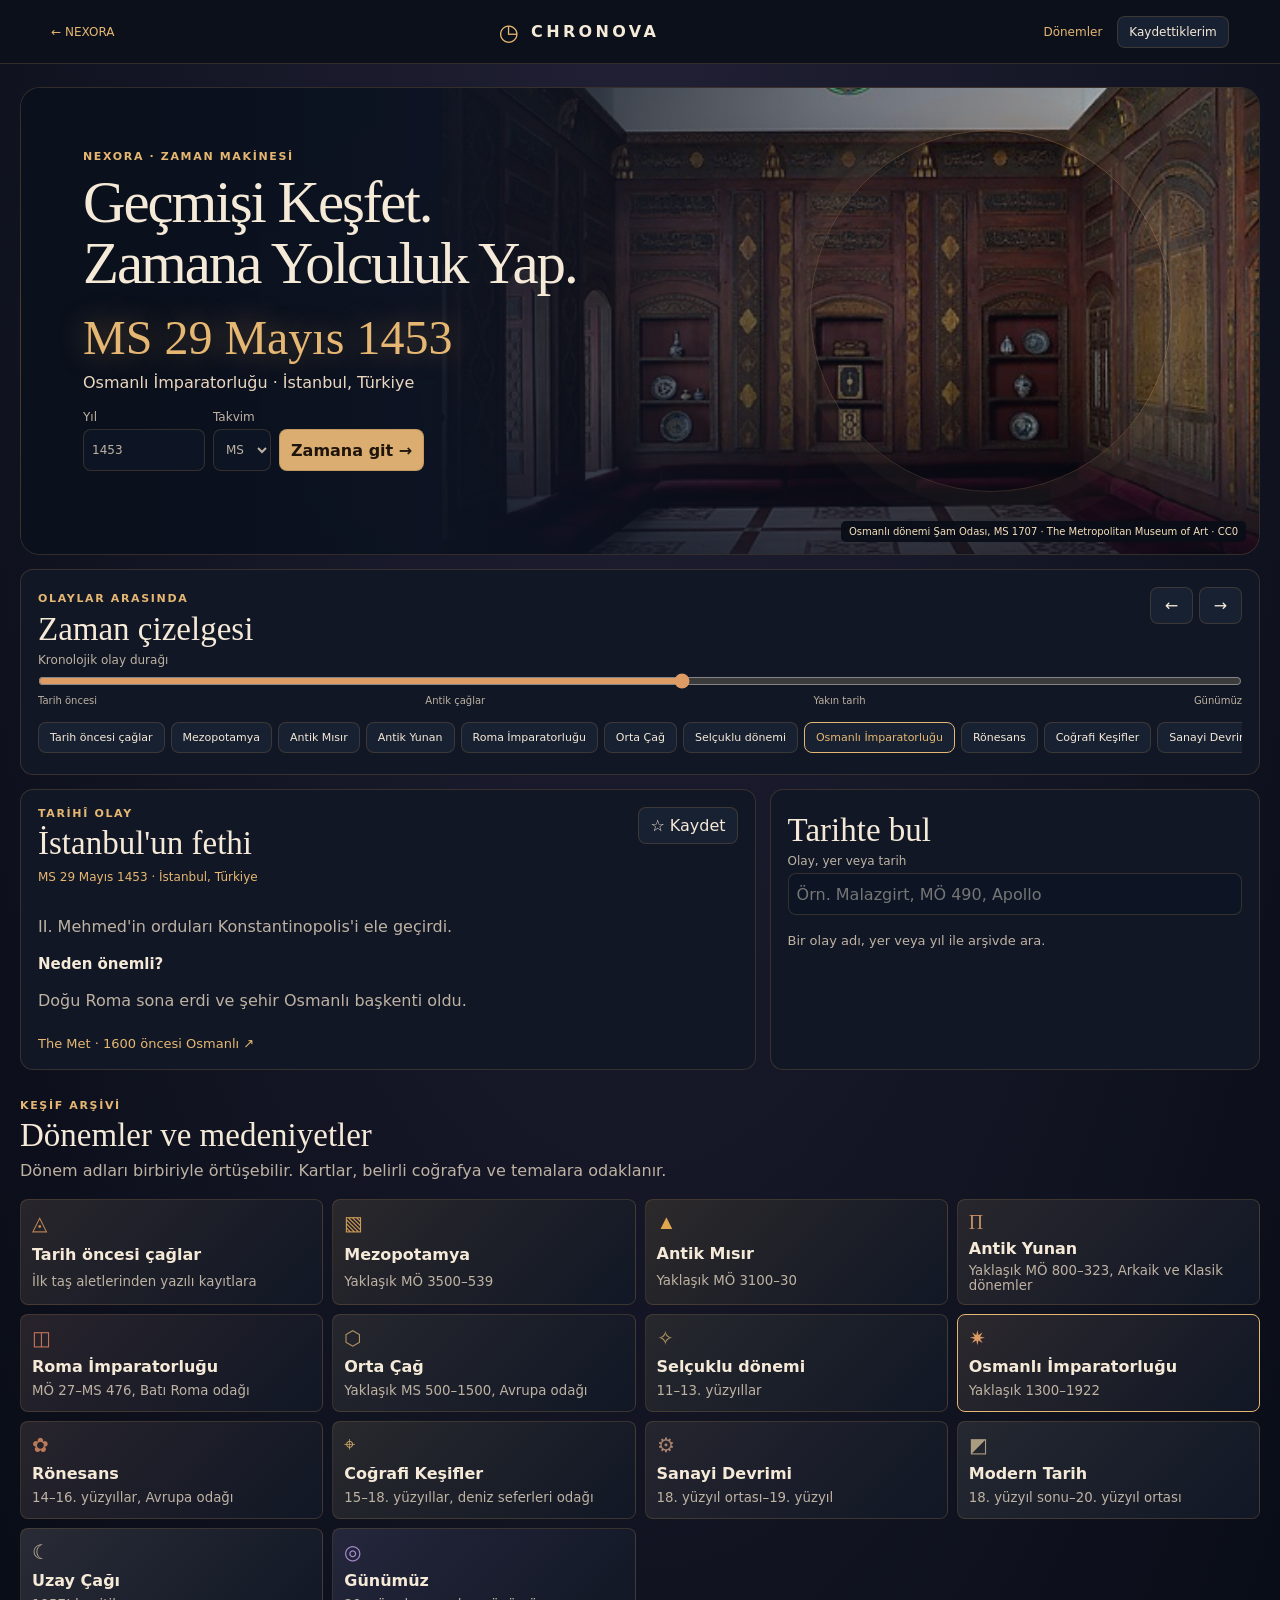
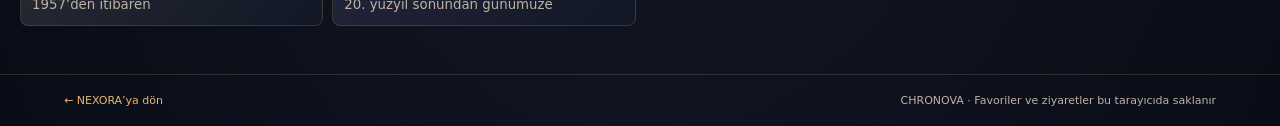
==== chronova/index.html @ cd862e2c "Open CHRONOVA historical timeline inside NEXORA" ====
<!doctype html>
<html lang="tr">
<head>
<meta charset="utf-8"><meta name="viewport" content="width=device-width,initial-scale=1"><meta name="robots" content="noindex,nofollow">
<title>CHRONOVA — NEXORA Zaman Yolculuğu</title>
<link rel="icon" href="../assets/nexora-mark.svg"><link rel="stylesheet" href="chronova.css">
<script src="history-data.js" defer></script><script src="chronova.js" defer></script>
</head>
<body>
<header class="top"><a class="home" href="../index.html">← NEXORA</a><a class="brand" href="#main"><span aria-hidden="true">◷</span> CHRONOVA</a><nav aria-label="Arşiv"><a href="#eras">Dönemler</a><button id="openArchive">Kaydettiklerim</button></nav></header>
<main id="main">
<section class="machine" aria-labelledby="title">
<div class="scene-image"><img id="periodImage" alt="" hidden><span id="sceneSymbol" aria-hidden="true"></span></div><div class="scene-shade"></div>
<div class="scene-content"><div class="eyebrow">NEXORA · ZAMAN MAKİNESİ</div><h1 id="title">Geçmişi Keşfet.<br>Zamana Yolculuk Yap.</h1><div class="date-display" id="displayYear"></div><p class="location" id="displayEra"></p>
<form class="jump" id="jumpForm"><label>Yıl<input id="year" name="year" type="number" min="1" max="4000000" step="1" required></label><label>Takvim<select id="calendar"><option value="BC">MÖ</option><option value="AD">MS</option></select></label><button class="primary">Zamana git <span aria-hidden="true">→</span></button></form><p id="jumpError" class="status" role="status"></p>
</div><a id="imageCredit" class="credit" target="_blank" rel="noopener" hidden></a><small id="visualNote" class="credit" hidden>Temsili dönem simgesi</small>
</section>
<section class="timeline panel" aria-labelledby="timelineTitle">
<header><div><span class="eyebrow">OLAYLAR ARASINDA</span><h2 id="timelineTitle">Zaman çizelgesi</h2></div><div class="arrows"><button id="previous" aria-label="Önceki olaya git">←</button><button id="next" aria-label="Sonraki olaya git">→</button></div></header>
<label class="range-label" for="timeline">Kronolojik olay durağı</label><input id="timeline" type="range" min="0" value="0"><div class="range-labels"><span>Tarih öncesi</span><span>Antik çağlar</span><span>Yakın tarih</span><span>Günümüz</span></div>
<div id="stops" class="stops"></div>
</section>
<div class="reading">
<section class="panel event" aria-labelledby="eventTitle"><header><div><div class="eyebrow" id="eventContext">TARİHÎ OLAY</div><h2 id="eventTitle"></h2><p class="meta" id="eventMeta"></p></div><button id="favorite" aria-pressed="false">☆ Kaydet</button></header><p id="description"></p><h3>Neden önemli?</h3><p id="significance"></p><a id="eventSource" class="source" target="_blank" rel="noopener">Kaynak ↗</a></section>
<section class="panel lookup" aria-labelledby="searchTitle"><h2 id="searchTitle">Tarihte bul</h2><label for="search">Olay, yer veya tarih</label><input id="search" type="search" placeholder="Örn. Malazgirt, MÖ 490, Apollo"><div id="results" aria-live="polite"></div></section>
</div>
<section class="eras" id="eras" aria-labelledby="eraTitle"><div class="eyebrow">KEŞİF ARŞİVİ</div><h2 id="eraTitle">Dönemler ve medeniyetler</h2><p>Dönem adları birbiriyle örtüşebilir. Kartlar, belirli coğrafya ve temalara odaklanır.</p><div id="eraGrid"></div></section>
</main>
<dialog id="detail" aria-labelledby="detailTitle"><header><h2 id="detailTitle"></h2><button id="closeDetail" aria-label="Pencereyi kapat">×</button></header><div id="detailBody"></div></dialog>
<footer><a href="../index.html">← NEXORA’ya dön</a><span>CHRONOVA · Favoriler ve ziyaretler bu tarayıcıda saklanır</span></footer>
</body></html>
---- chronova/chronova.css ----
:root{color-scheme:dark;--bg:#090d17;--panel:#111725;--text:#f5e9d8;--muted:#beb2a3;--gold:#e6b772;--edge:#8c6c464f;--accent:#d2a066;font-family:"Segoe UI",system-ui,sans-serif}
*{box-sizing:border-box}body{margin:0;background:radial-gradient(ellipse at 50% 0,#212035,transparent 55rem),var(--bg);color:var(--text)}[hidden]{display:none!important}button,input,select{font:inherit;color:inherit}button{cursor:pointer}a{color:var(--gold);text-decoration:none}button,a,input,select{outline-offset:4px}button:disabled{opacity:.32;cursor:default}.top{height:64px;display:flex;align-items:center;justify-content:space-between;gap:12px;padding:0 clamp(14px,4vw,54px);border-bottom:1px solid var(--edge);background:#0b101b}.brand{color:var(--text);font-weight:750;letter-spacing:.21em}.brand span{color:var(--gold);font-size:23px;vertical-align:middle}.top nav{display:flex;align-items:center;gap:15px}.top nav a,.home,.top button{font-size:12px}.top button,button,.primary{border:1px solid var(--edge);border-radius:8px;padding:8px 11px;background:#182131}.top button:hover,button:hover:not(:disabled){border-color:var(--gold)}
main{width:min(1240px,100% - 36px);margin:23px auto 48px}.machine{isolation:isolate;position:relative;overflow:hidden;min-height:435px;border:1px solid var(--edge);border-radius:20px;background:radial-gradient(ellipse at 75% 55%,#443026,#0b101e 74%);display:flex;align-items:center}.scene-image,.scene-shade{position:absolute;inset:0;z-index:-1}.scene-image img{width:66%;height:100%;object-fit:cover;object-position:50% 43%;position:absolute;right:0}.scene-image:after{content:"";position:absolute;right:7%;top:9%;width:min(34vw,360px);aspect-ratio:1;border-radius:50%;border:1px solid color-mix(in srgb,var(--accent) 50%,transparent);box-shadow:0 0 0 17px #e1b27a15,0 0 0 38px #be986912;pointer-events:none}.scene-symbol{display:none}#sceneSymbol{position:absolute;right:20%;top:15%;font:clamp(100px,18vw,230px) Georgia;color:var(--accent);opacity:.65}.scene-shade{background:linear-gradient(90deg,#0a101c 10%,#0c1322f2 32%,#0d122279 64%,#10142220),linear-gradient(0deg,#080c18a8,transparent 36%)}.scene-content{padding:clamp(24px,5vw,62px);max-width:690px}.eyebrow{color:var(--gold);font-size:11px;letter-spacing:.15em;font-weight:750}.machine h1{font:clamp(30px,4.6vw,60px)/1.03 Georgia,serif;letter-spacing:-.035em;margin:10px 0 18px}.date-display{font:clamp(25px,4.3vw,48px)/1.1 Georgia,serif;color:var(--gold);text-shadow:0 0 30px #db9a5077}.location{font-size:16px;color:#ebd7c0;margin:8px 0 18px}.jump{display:flex;align-items:end;gap:8px;flex-wrap:wrap}.jump label,.lookup label,.range-label{font-size:12px;color:var(--muted);display:grid;gap:5px}.jump input{width:122px}.jump input,.jump select,.lookup input{border:1px solid var(--edge);background:#0d1524;border-radius:8px;min-height:42px;padding:8px}.primary{min-height:42px;background:#dbad70;color:#20150d;font-weight:750}.primary:hover{background:#eac28b}.status{min-height:14px;color:#f8c0a3;font-size:12px;margin:7px 0 0}.credit{position:absolute;right:13px;bottom:12px;max-width:42%;font-size:10px;background:#090d17ee;padding:5px 8px;border-radius:5px;color:#f6dfbc;text-align:right}.machine.travel .scene-image{animation:arrive .48s ease-out}.machine.travel .date-display{animation:year .46s ease-out}@keyframes arrive{from{opacity:.12;transform:scale(1.075);filter:blur(4px)}}@keyframes year{from{opacity:.2;transform:translateY(7px)}}
.panel{border:1px solid var(--edge);border-radius:13px;background:var(--panel);padding:17px}.panel header{display:flex;justify-content:space-between;align-items:flex-start;gap:12px}.panel h2,.eras h2,dialog h2{font:clamp(21px,3vw,33px) Georgia,serif;margin:5px 0}.timeline{margin:14px 0}.arrows{display:flex;gap:6px}.arrows button{min-width:43px}#timeline{width:100%;accent-color:var(--accent);margin:6px 0}.range-labels{display:flex;justify-content:space-between;color:var(--muted);font-size:10px}.stops{margin-top:12px;display:flex;gap:6px;overflow:auto;padding:4px 0}.stops button{font-size:11px;white-space:nowrap}.stops button[aria-pressed=true]{border-color:var(--gold);color:var(--gold)}
.reading{display:grid;grid-template-columns:minmax(0,1.5fr) minmax(0,1fr);gap:14px}.event p,.eras p,dialog p{color:var(--muted);line-height:1.54}.event .meta{font-size:12px;color:var(--gold);margin-top:6px}.event h3{margin-bottom:0;font-size:15px}.event .source{display:inline-block;margin-top:6px;font-size:13px}.event #favorite[aria-pressed=true]{color:var(--gold)}.event #favorite{white-space:nowrap}.lookup input{width:100%;margin:5px 0}.lookup #results{max-height:245px;overflow:auto}.result{border:0;border-bottom:1px solid var(--edge);background:transparent;width:100%;text-align:left;display:grid;gap:4px;overflow-wrap:anywhere}.result span{font-size:11px;color:var(--gold)}.empty{color:var(--muted);font-size:13px}
.eras{margin:29px 0}.eras p{margin-top:4px}#eraGrid{display:grid;grid-template-columns:repeat(4,minmax(0,1fr));gap:9px}.era-card{position:relative;display:grid;text-align:left;gap:5px;background:linear-gradient(135deg,color-mix(in srgb,var(--tint) 13%,var(--panel)),var(--panel));min-height:98px;padding:11px}.era-card i{font:normal 20px Georgia;color:var(--tint)}.era-card small{color:var(--muted)}.era-card[data-active=true]{border-color:var(--gold)}
dialog{width:min(680px,calc(100vw - 22px));max-height:88dvh;padding:16px;background:var(--panel);color:var(--text);border:1px solid var(--edge);border-radius:13px}dialog::backdrop{background:#060913ba}dialog header{display:flex;align-items:start;justify-content:space-between;gap:6px}dialog dl{display:grid;grid-template-columns:1fr 1fr;gap:8px}dialog dl div{padding:8px;border:1px solid var(--edge);border-radius:8px}dialog dt{color:var(--gold);font-size:12px}dialog dd{margin:5px 0 0;font-size:14px}.detail-image{display:flex;align-items:center;gap:12px;font-size:11px}.detail-image img{max-width:40%;max-height:130px;object-fit:contain}footer{padding:19px max(20px,5vw);border-top:1px solid var(--edge);display:flex;justify-content:space-between;gap:12px;color:var(--muted);font-size:11px}
@media(max-width:820px){#eraGrid{grid-template-columns:repeat(3,minmax(0,1fr))}.scene-image img{width:79%}.scene-shade{background:linear-gradient(90deg,#0a101cf0,#0d122288 77%,#10142255)}}
@media(max-width:560px){main{width:calc(100% - 20px);margin-top:12px}.top{padding:0 9px}.top nav a{display:none}.brand{font-size:13px;letter-spacing:.09em}.brand span{font-size:17px}.machine{min-height:352px}.scene-content{padding:18px 13px}.credit{right:8px;max-width:75%;font-size:9px}.reading{grid-template-columns:1fr}#eraGrid{grid-template-columns:1fr 1fr}.panel{padding:12px}.jump input{width:93px}.jump label{font-size:11px}.primary{padding-inline:8px}.range-labels{font-size:9px}.era-card strong{font-size:12px}dialog dl{grid-template-columns:1fr}}
@media(prefers-reduced-motion:reduce){*,*::before,*::after{animation:none!important}}
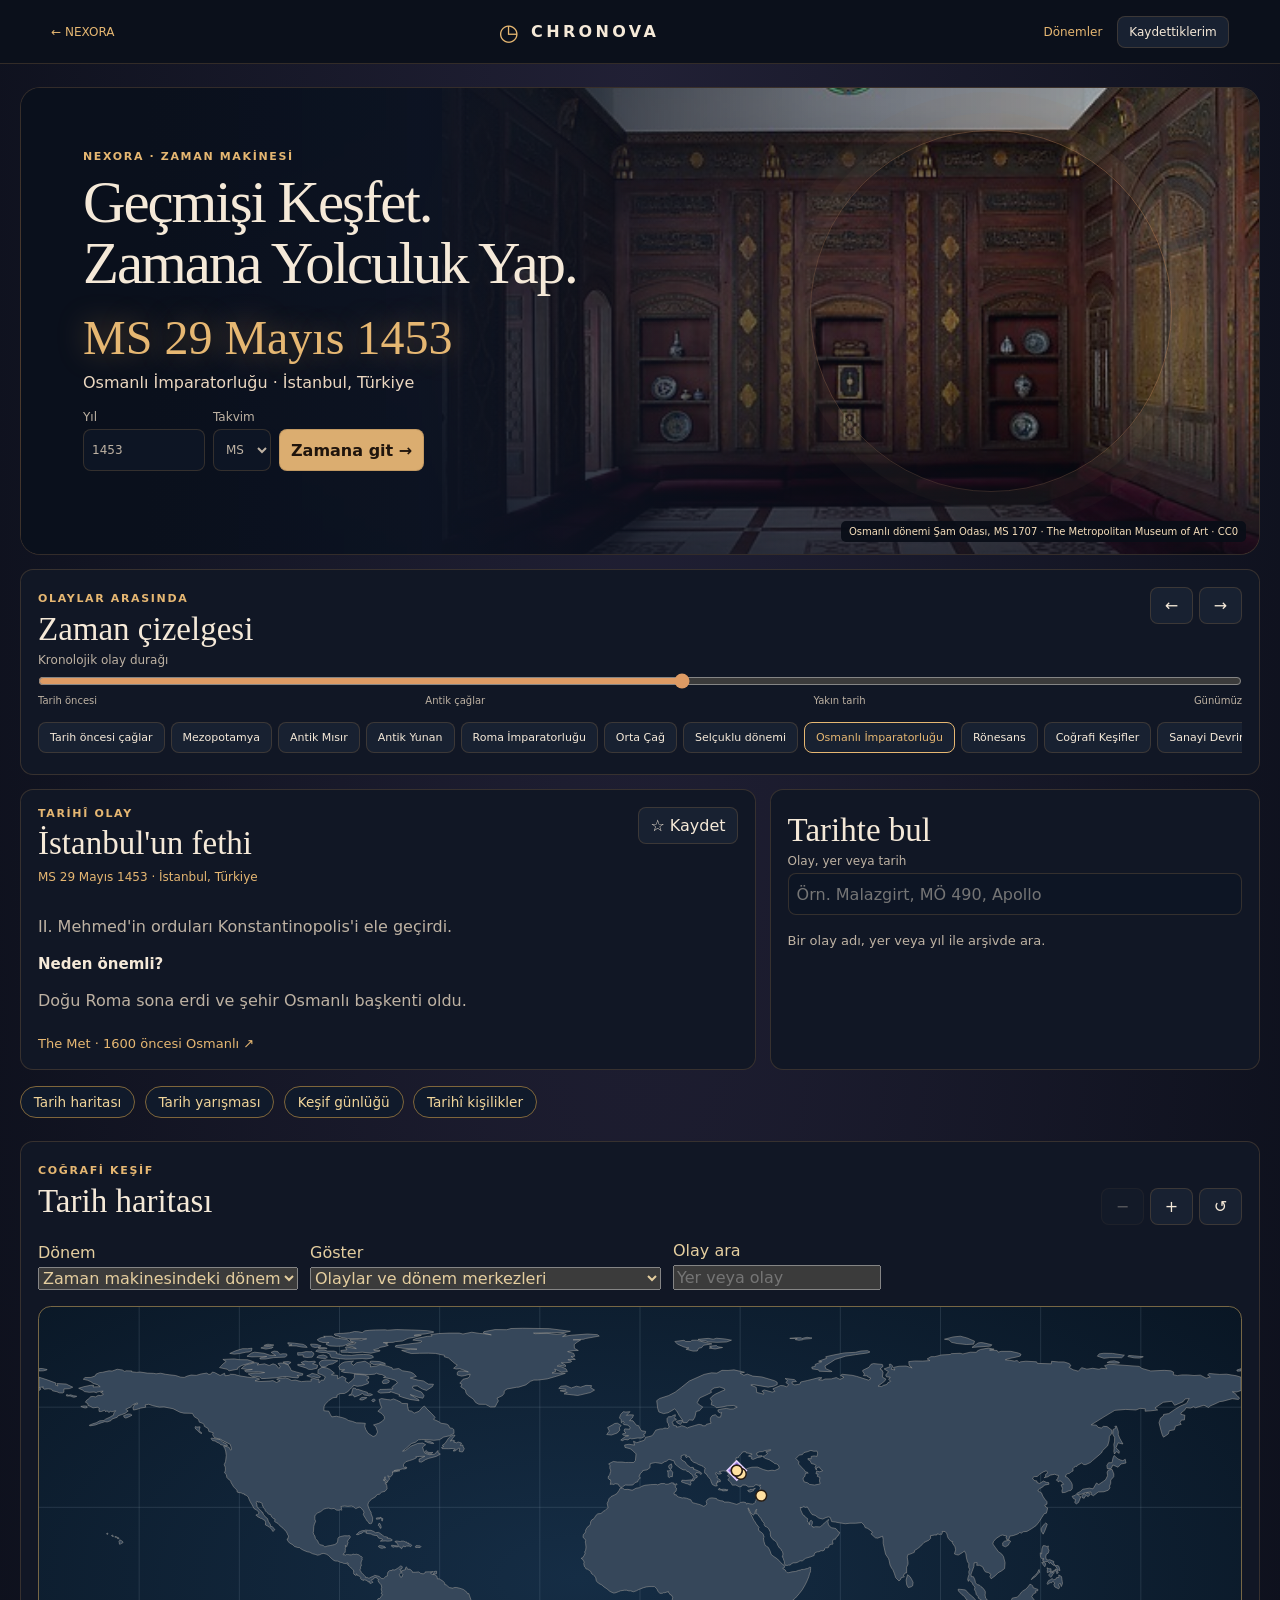
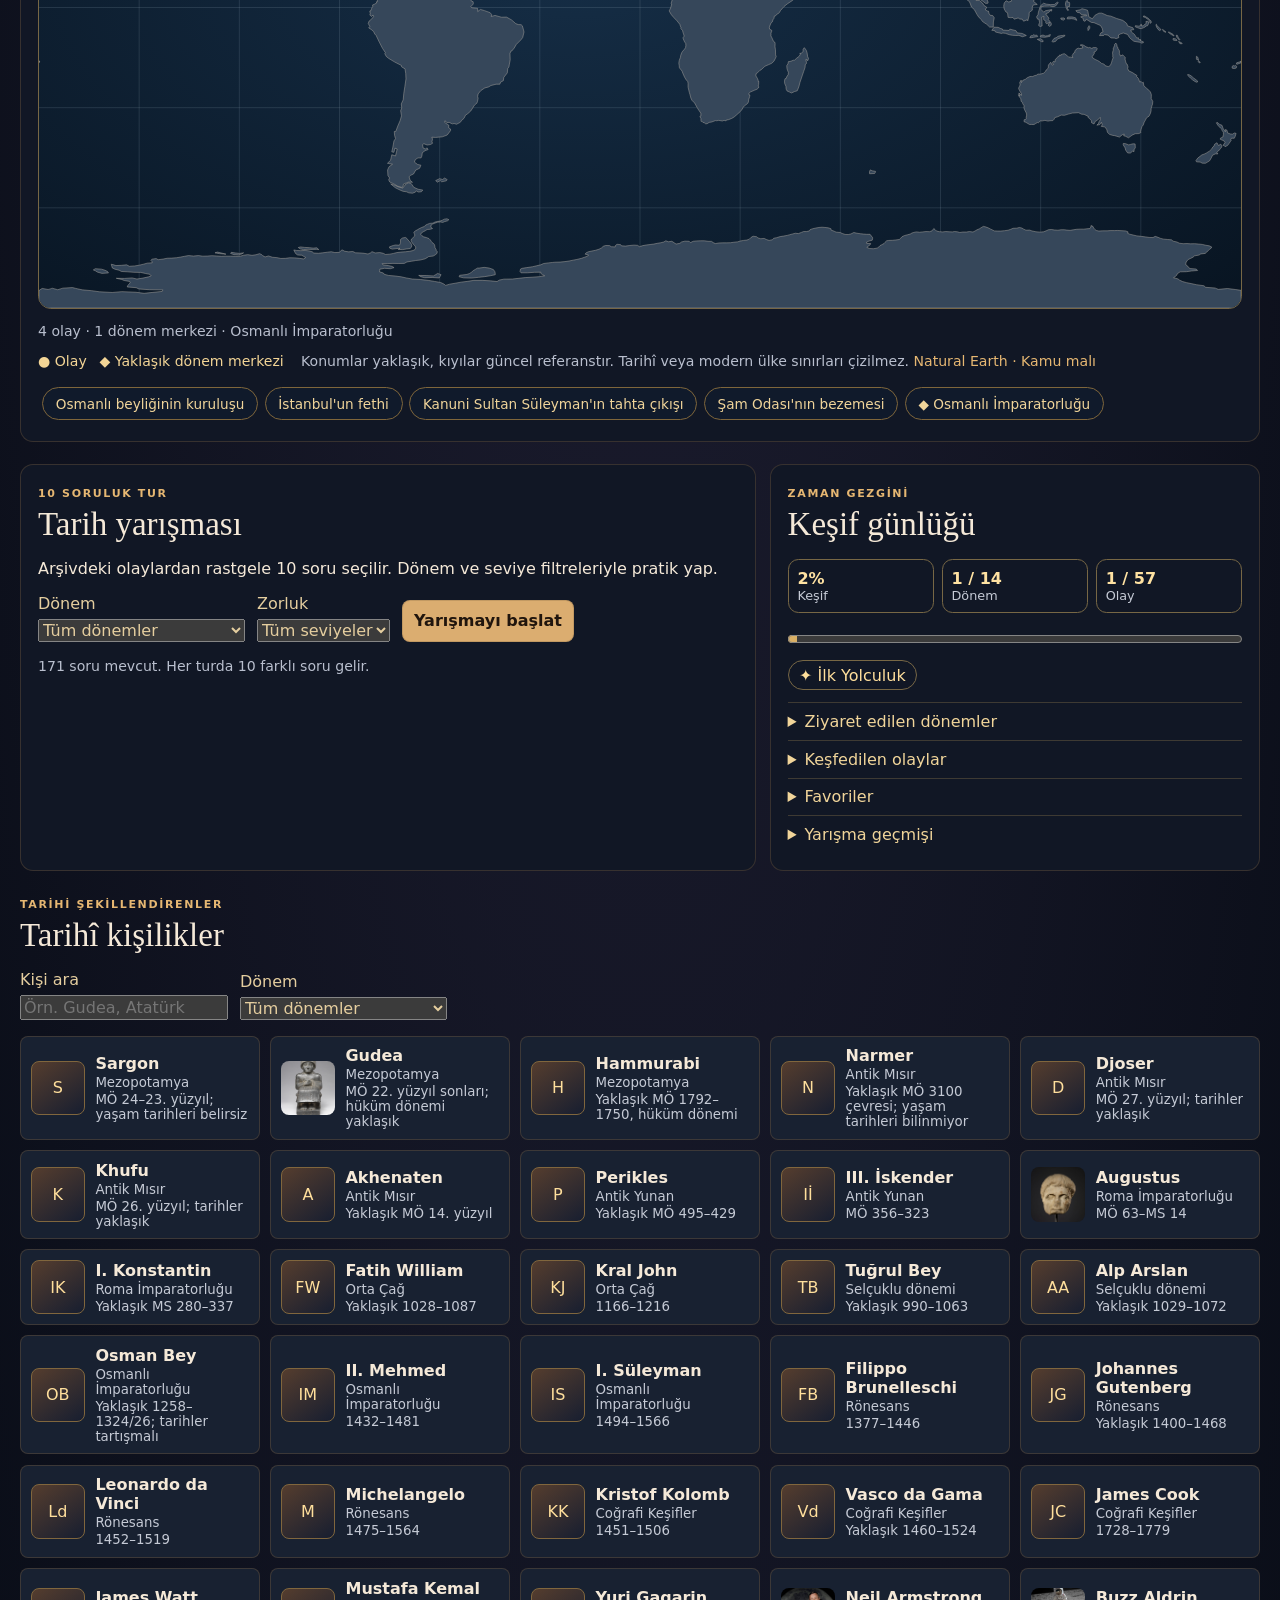
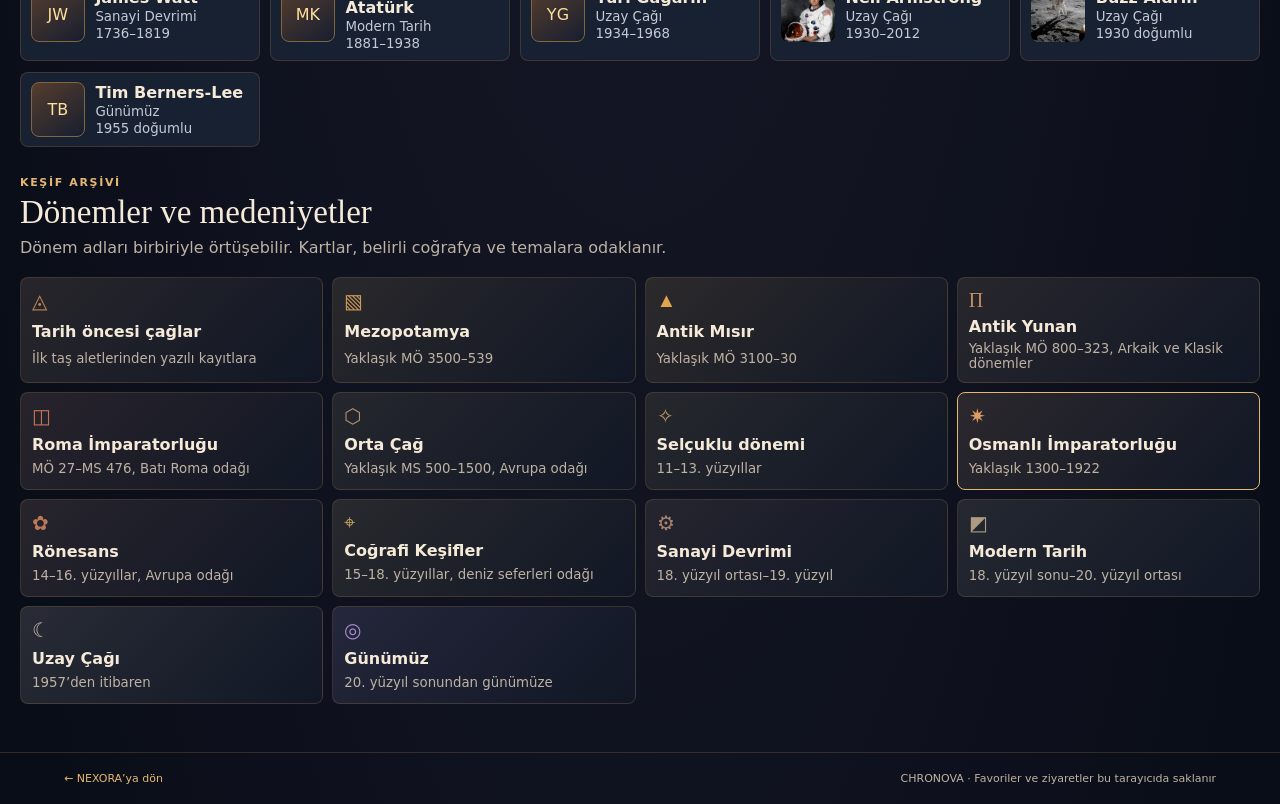
==== commit b21312c1: "Add CHRONOVA history map and discovery tools" ====
--- a/chronova/index.html
+++ b/chronova/index.html
@@ -4,7 +4,8 @@
 <meta charset="utf-8"><meta name="viewport" content="width=device-width,initial-scale=1"><meta name="robots" content="noindex,nofollow">
 <title>CHRONOVA — NEXORA Zaman Yolculuğu</title>
 <link rel="icon" href="../assets/nexora-mark.svg"><link rel="stylesheet" href="chronova.css">
-<script src="history-data.js" defer></script><script src="chronova.js" defer></script>
+<script src="history-data.js" defer></script><script src="chronova.js?v=04b" defer></script>
+<link rel="stylesheet" href="explore.css?v=04b"><script src="explore-data.js?v=04b" defer></script><script src="explore.js?v=04b" defer></script>
 </head>
 <body>
 <header class="top"><a class="home" href="../index.html">← NEXORA</a><a class="brand" href="#main"><span aria-hidden="true">◷</span> CHRONOVA</a><nav aria-label="Arşiv"><a href="#eras">Dönemler</a><button id="openArchive">Kaydettiklerim</button></nav></header>
@@ -24,6 +25,22 @@
 <section class="panel event" aria-labelledby="eventTitle"><header><div><div class="eyebrow" id="eventContext">TARİHÎ OLAY</div><h2 id="eventTitle"></h2><p class="meta" id="eventMeta"></p></div><button id="favorite" aria-pressed="false">☆ Kaydet</button></header><p id="description"></p><h3>Neden önemli?</h3><p id="significance"></p><a id="eventSource" class="source" target="_blank" rel="noopener">Kaynak ↗</a></section>
 <section class="panel lookup" aria-labelledby="searchTitle"><h2 id="searchTitle">Tarihte bul</h2><label for="search">Olay, yer veya tarih</label><input id="search" type="search" placeholder="Örn. Malazgirt, MÖ 490, Apollo"><div id="results" aria-live="polite"></div></section>
 </div>
+<nav class="explore-nav" aria-label="Keşif bölümleri"><a href="#harita">Tarih haritası</a><a href="#yarisma">Tarih yarışması</a><a href="#gunluk">Keşif günlüğü</a><a href="#kisiler">Tarihî kişilikler</a></nav><section class="panel world-panel" id="harita" aria-labelledby="mapTitle">
+<header><div><span class="eyebrow">COĞRAFİ KEŞİF</span><h2 id="mapTitle">Tarih haritası</h2></div><div class="arrows"><button id="mapMinus" aria-label="Uzaklaştır">−</button><button id="mapPlus" aria-label="Yakınlaştır">+</button><button id="mapReset" aria-label="Haritayı sıfırla">↺</button></div></header>
+<div class="world-filters"><label>Dönem<select id="mapPeriod"></select></label><label>Göster<select id="mapLayer"><option value="both">Olaylar ve dönem merkezleri</option><option value="events">Yalnızca olaylar</option><option value="periods">Yalnızca medeniyet ve dönem merkezleri</option></select></label><label>Olay ara<input id="mapQuery" type="search" placeholder="Yer veya olay"></label></div>
+<div class="world-viewport"><svg id="worldMap" viewBox="0 0 1000 500" role="group" tabindex="0" aria-label="Dünya haritası. Sürükle veya ok tuşlarını kullan."><g id="worldLayer"><path id="worldGrid"></path><path id="worldLand"></path><g id="worldPins"></g></g></svg></div>
+<p id="mapStatus" class="muted" aria-live="polite"></p>
+<p class="map-legend"><span>● Olay</span><span>◆ Yaklaşık dönem merkezi</span> Konumlar yaklaşık, kıyılar güncel referanstır. Tarihî veya modern ülke sınırları çizilmez. <a href="https://www.naturalearthdata.com/about/terms-of-use/" target="_blank" rel="noopener">Natural Earth · Kamu malı</a></p>
+<div id="mapMatches" class="map-matches"></div>
+</section>
+<div class="reading exploration">
+<section class="panel" id="yarisma" aria-labelledby="quizTitle"><span class="eyebrow">10 SORULUK TUR</span><h2 id="quizTitle">Tarih yarışması</h2>
+<div id="quizSetup"><p>Arşivdeki olaylardan rastgele 10 soru seçilir. Dönem ve seviye filtreleriyle pratik yap.</p><div class="quiz-controls"><label>Dönem<select id="quizPeriod"></select></label><label>Zorluk<select id="quizLevel"><option value="">Tüm seviyeler</option><option>Kolay</option><option>Orta</option><option>Zor</option></select></label><button class="primary" id="quizStart">Yarışmayı başlat</button></div><p id="quizAvailability" class="muted"></p></div>
+<div id="quizRound" hidden></div><div id="quizResult" hidden></div></section>
+<section class="panel" id="gunluk" aria-labelledby="journalTitle"><span class="eyebrow">ZAMAN GEZGİNİ</span><h2 id="journalTitle">Keşif günlüğü</h2><div id="journalStats"></div><progress id="exploreProgress" max="100" value="0" aria-label="Keşif yüzdesi"></progress><div id="journalBadges"></div>
+<details><summary>Ziyaret edilen dönemler</summary><div id="journalPeriods"></div></details><details><summary>Keşfedilen olaylar</summary><div id="journalEvents"></div></details><details><summary>Favoriler</summary><div id="journalFavorites"></div></details><details><summary>Yarışma geçmişi</summary><div id="journalRuns"></div></details></section>
+</div>
+<section class="eras" id="kisiler" aria-labelledby="peopleTitle"><span class="eyebrow">TARİHİ ŞEKİLLENDİRENLER</span><h2 id="peopleTitle">Tarihî kişilikler</h2><div class="world-filters"><label>Kişi ara<input type="search" id="peopleQuery" placeholder="Örn. Gudea, Atatürk"></label><label>Dönem<select id="peoplePeriod"></select></label></div><div id="peopleGrid"></div></section>
 <section class="eras" id="eras" aria-labelledby="eraTitle"><div class="eyebrow">KEŞİF ARŞİVİ</div><h2 id="eraTitle">Dönemler ve medeniyetler</h2><p>Dönem adları birbiriyle örtüşebilir. Kartlar, belirli coğrafya ve temalara odaklanır.</p><div id="eraGrid"></div></section>
 </main>
 <dialog id="detail" aria-labelledby="detailTitle"><header><h2 id="detailTitle"></h2><button id="closeDetail" aria-label="Pencereyi kapat">×</button></header><div id="detailBody"></div></dialog>
--- a/chronova/explore.css
+++ b/chronova/explore.css
@@ -0,0 +1,44 @@
+main:has(.world-panel){scroll-padding-top:4rem}
+.explore-nav{display:flex;flex-wrap:wrap;gap:.6rem;margin:1rem 0}
+.explore-nav a,.map-matches button{border:1px solid #7f663b;border-radius:2rem;padding:.45rem .8rem;background:#101a2b;color:#f1d59a;text-decoration:none;font-size:.85rem}
+.world-panel,.exploration,#kisiler{margin-top:1.4rem;scroll-margin-top:4rem}
+.world-panel>header,.world-filters,.quiz-controls{display:flex;justify-content:space-between;align-items:end;gap:.75rem;flex-wrap:wrap}
+.world-filters,.quiz-controls{justify-content:start;margin:1rem 0}
+.world-filters label,.quiz-controls label{display:grid;gap:.35rem;min-width:0;color:#e5ce9f}
+.world-filters select,.world-filters input,.quiz-controls select{width:100%;min-width:0;max-width:100%}
+.world-viewport{overflow:hidden;border-radius:.8rem;border:1px solid #776745;background:radial-gradient(ellipse at 45% 45%,#152d45,#081421)}
+#worldMap{display:block;width:100%;height:auto;touch-action:none;cursor:grab;user-select:none}
+#worldMap:active{cursor:grabbing}
+#worldGrid{stroke:#889eaf30;fill:none;vector-effect:non-scaling-stroke}
+#worldLand{fill:#36475a;stroke:#a5a29b80;stroke-width:1;vector-effect:non-scaling-stroke;fill-rule:evenodd}
+.map-pin{cursor:pointer}
+.pin-shape{transform:scale(var(--pin-scale,1));fill:#ffe0a0;stroke:#281b10;stroke-width:1.2}
+.era-pin .pin-shape path{fill:#9274db;stroke:#e6d2ff;stroke-width:1.3}
+.pin-shape .tap-area{fill:transparent;stroke:none}
+.map-pin:hover .pin-shape,.map-pin:focus .pin-shape{fill:#fff;filter:drop-shadow(0 0 4px #ffe8ad)}
+.map-legend,.muted{color:#b9bfce;font-size:.88rem}
+.map-legend span{margin-right:.8rem;color:#f3d596}
+.map-matches{display:flex;gap:.4rem;flex-wrap:wrap;max-height:10rem;overflow:auto;padding:.25rem}
+.quiz-options{display:grid;gap:.5rem}
+.quiz-options button{text-align:left}
+.quiz-options .correct{color:#d8ffea;border-color:#73b792;opacity:1}
+.quiz-feedback{margin:1rem 0}
+#journalStats{display:grid;grid-template-columns:repeat(3,minmax(0,1fr));gap:.5rem;margin:1rem 0}
+#journalStats div{border:1px solid #776745;border-radius:.65rem;padding:.55rem;display:grid}
+#journalStats strong{color:#ffe2a2}
+#journalStats span{font-size:.8rem;color:#c5cad5}
+#exploreProgress{width:100%;accent-color:#d9af65}
+#journalBadges{display:flex;flex-wrap:wrap;gap:.5rem;margin:.75rem 0}
+#journalBadges span{color:#ffdf9c;border:1px solid #776745;border-radius:2rem;padding:.3rem .65rem}
+#gunluk details{padding:.55rem 0;border-top:1px solid #77674570}
+#gunluk summary{cursor:pointer;color:#f1d59a}
+#gunluk details>div{max-height:13rem;overflow:auto}
+#peopleGrid{display:grid;grid-template-columns:repeat(auto-fit,minmax(min(100%,220px),1fr));gap:.65rem}
+.person-card{width:100%;display:flex;gap:.65rem;align-items:center;text-align:left;padding:.6rem}
+.person-card strong,.person-card small{display:block}
+.person-card small{color:#c5cad5;margin-top:.12rem}
+.person-card img,.monogram,.person-detail img{width:3.4rem;height:3.4rem;object-fit:cover;border-radius:.5rem;flex:none}
+.monogram{display:grid;place-items:center;background:linear-gradient(145deg,#553d2e,#171e30);color:#ffdf9c;border:1px solid #80663d}
+.person-detail{display:flex;gap:1rem;align-items:start}
+.person-detail img,.person-detail .monogram{width:clamp(3rem,18vw,7rem);height:clamp(3rem,20vw,8rem)}
+@media(max-width:520px){.world-filters label,.quiz-controls label{width:100%}.pin-shape .tap-area{r:19px}.world-panel>header{align-items:center}}
